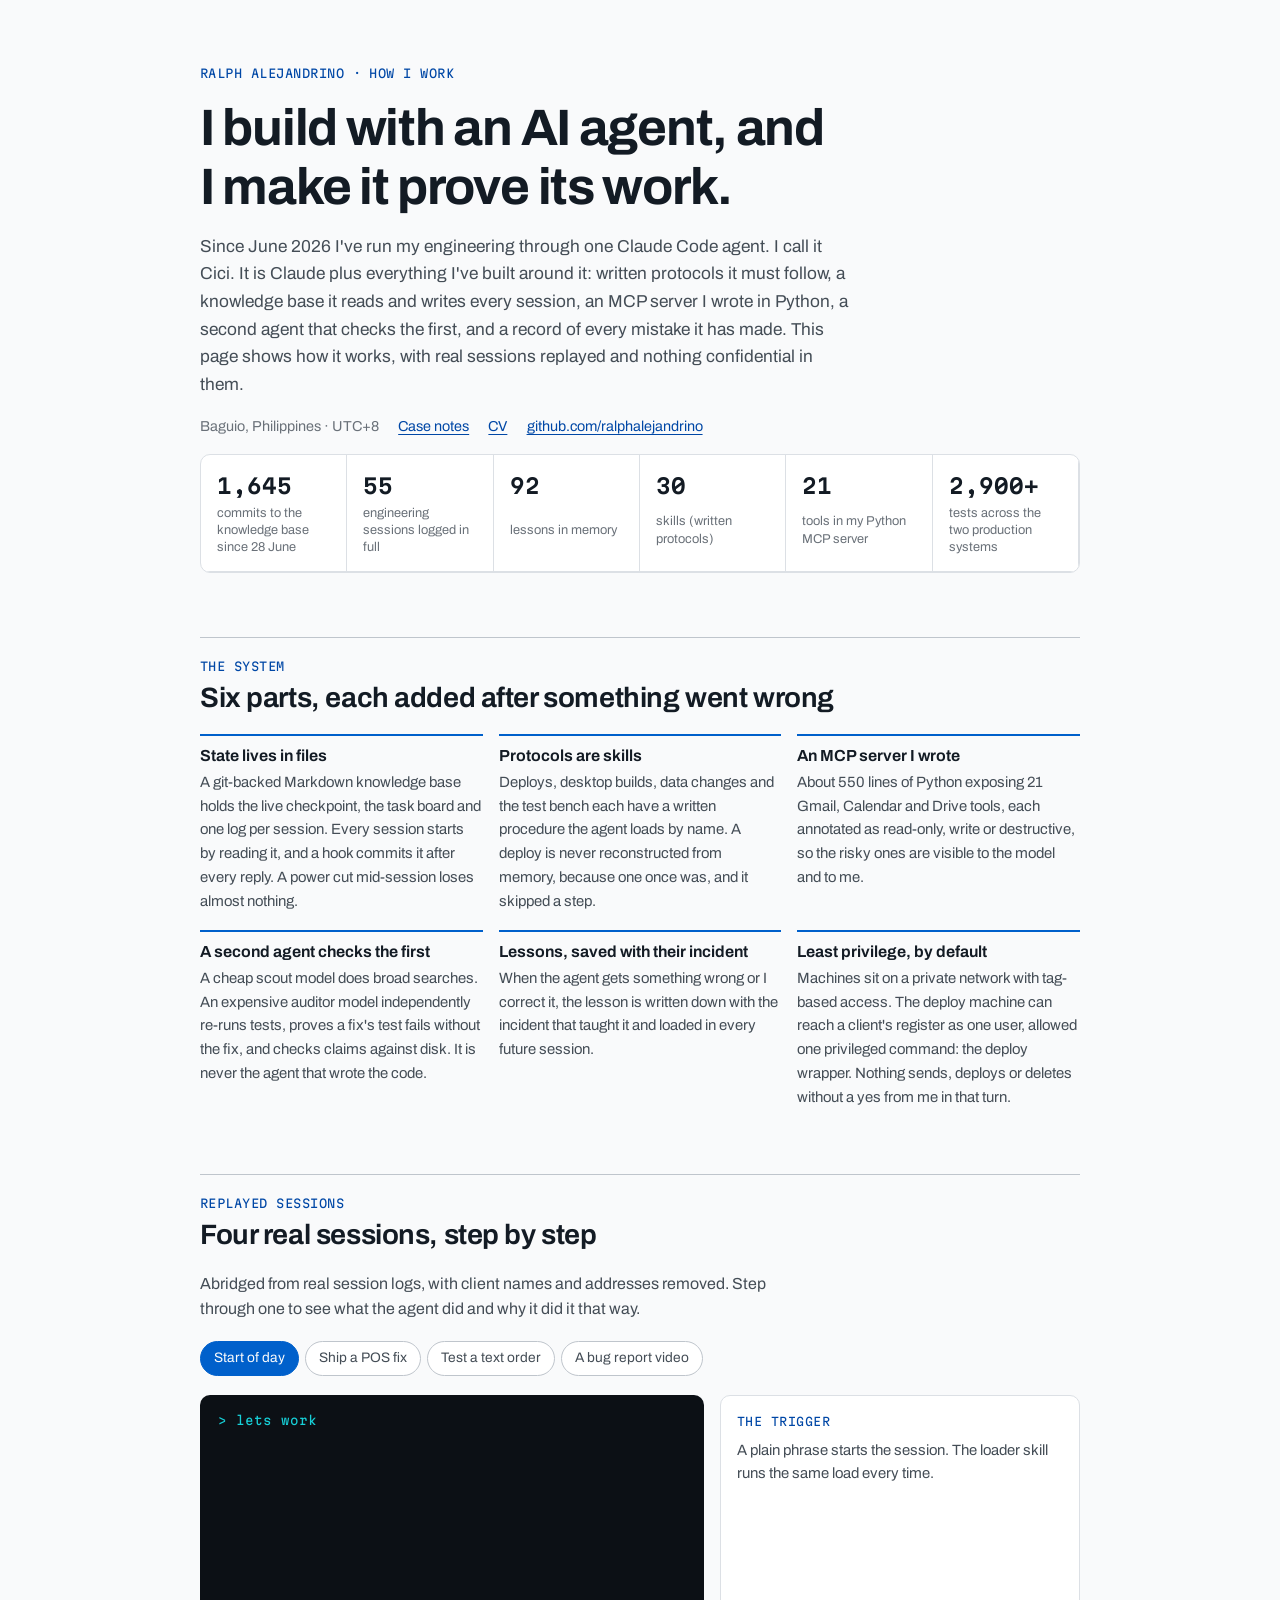
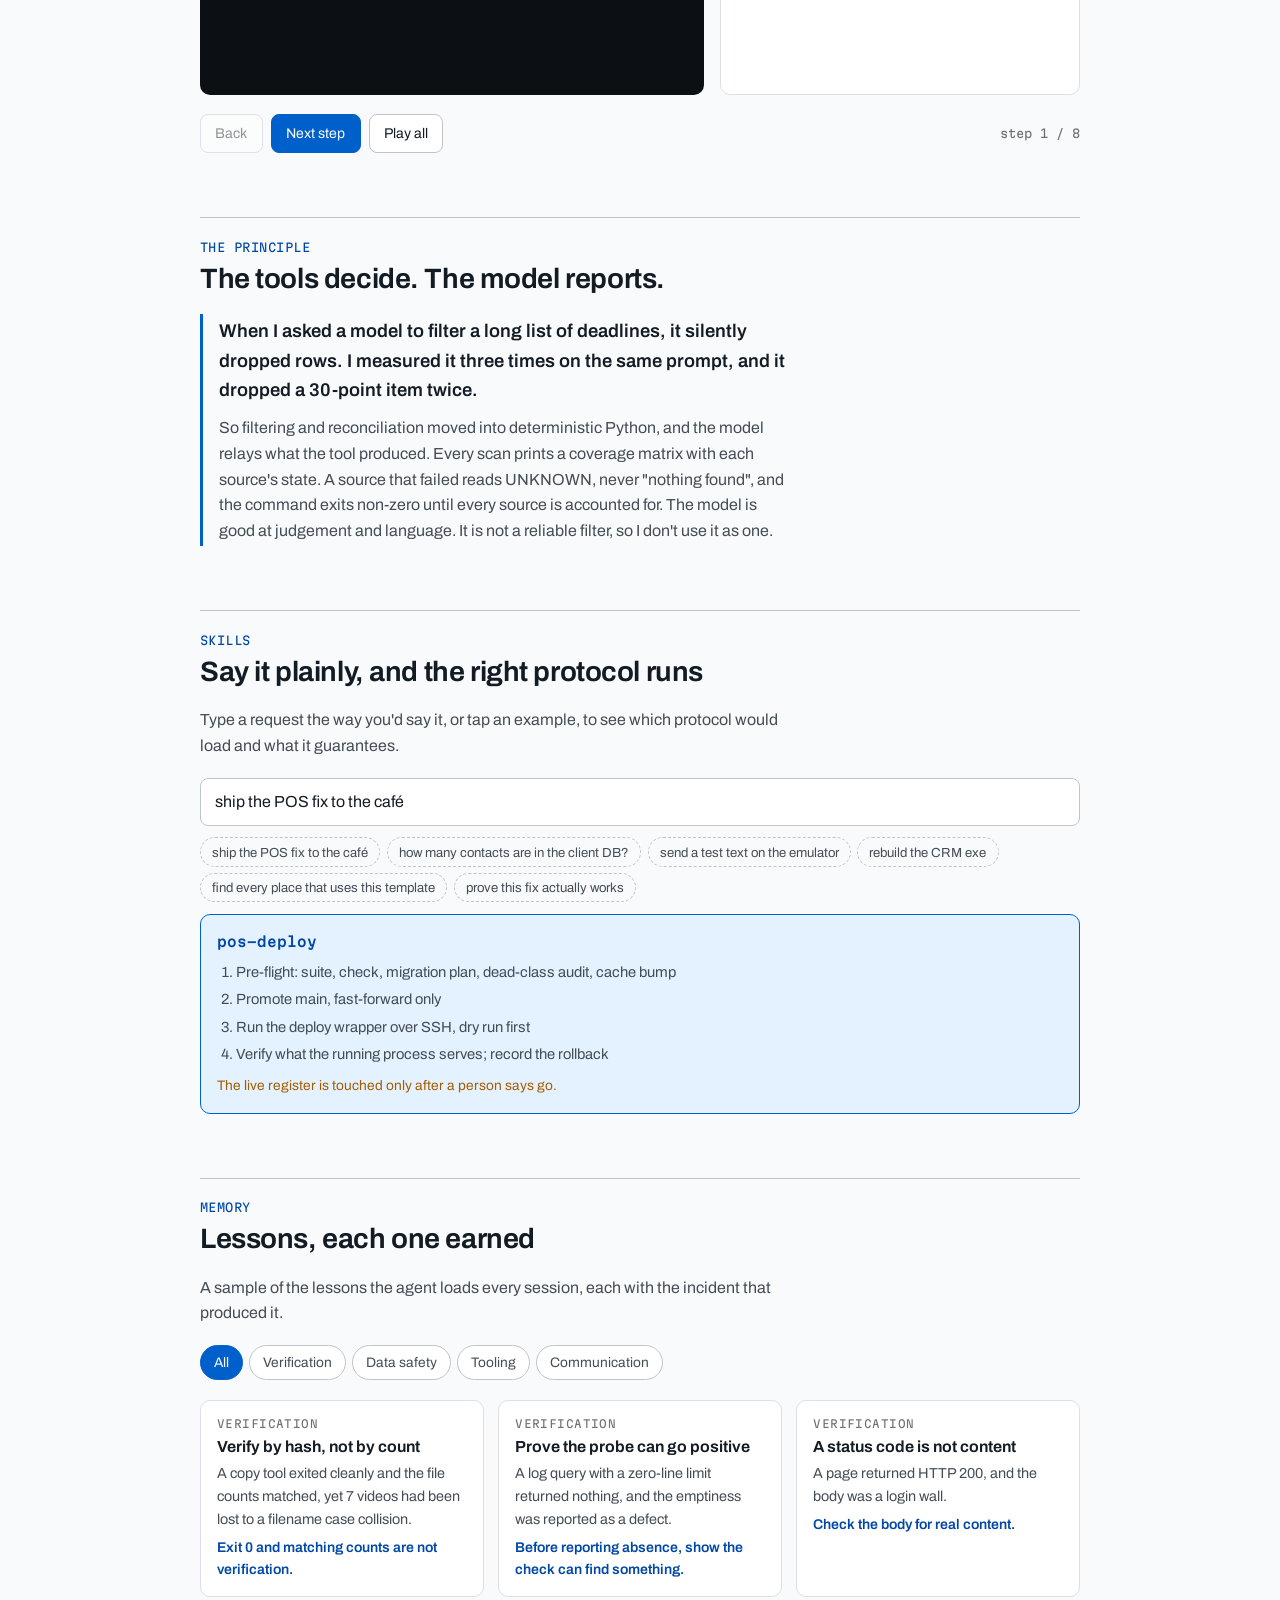
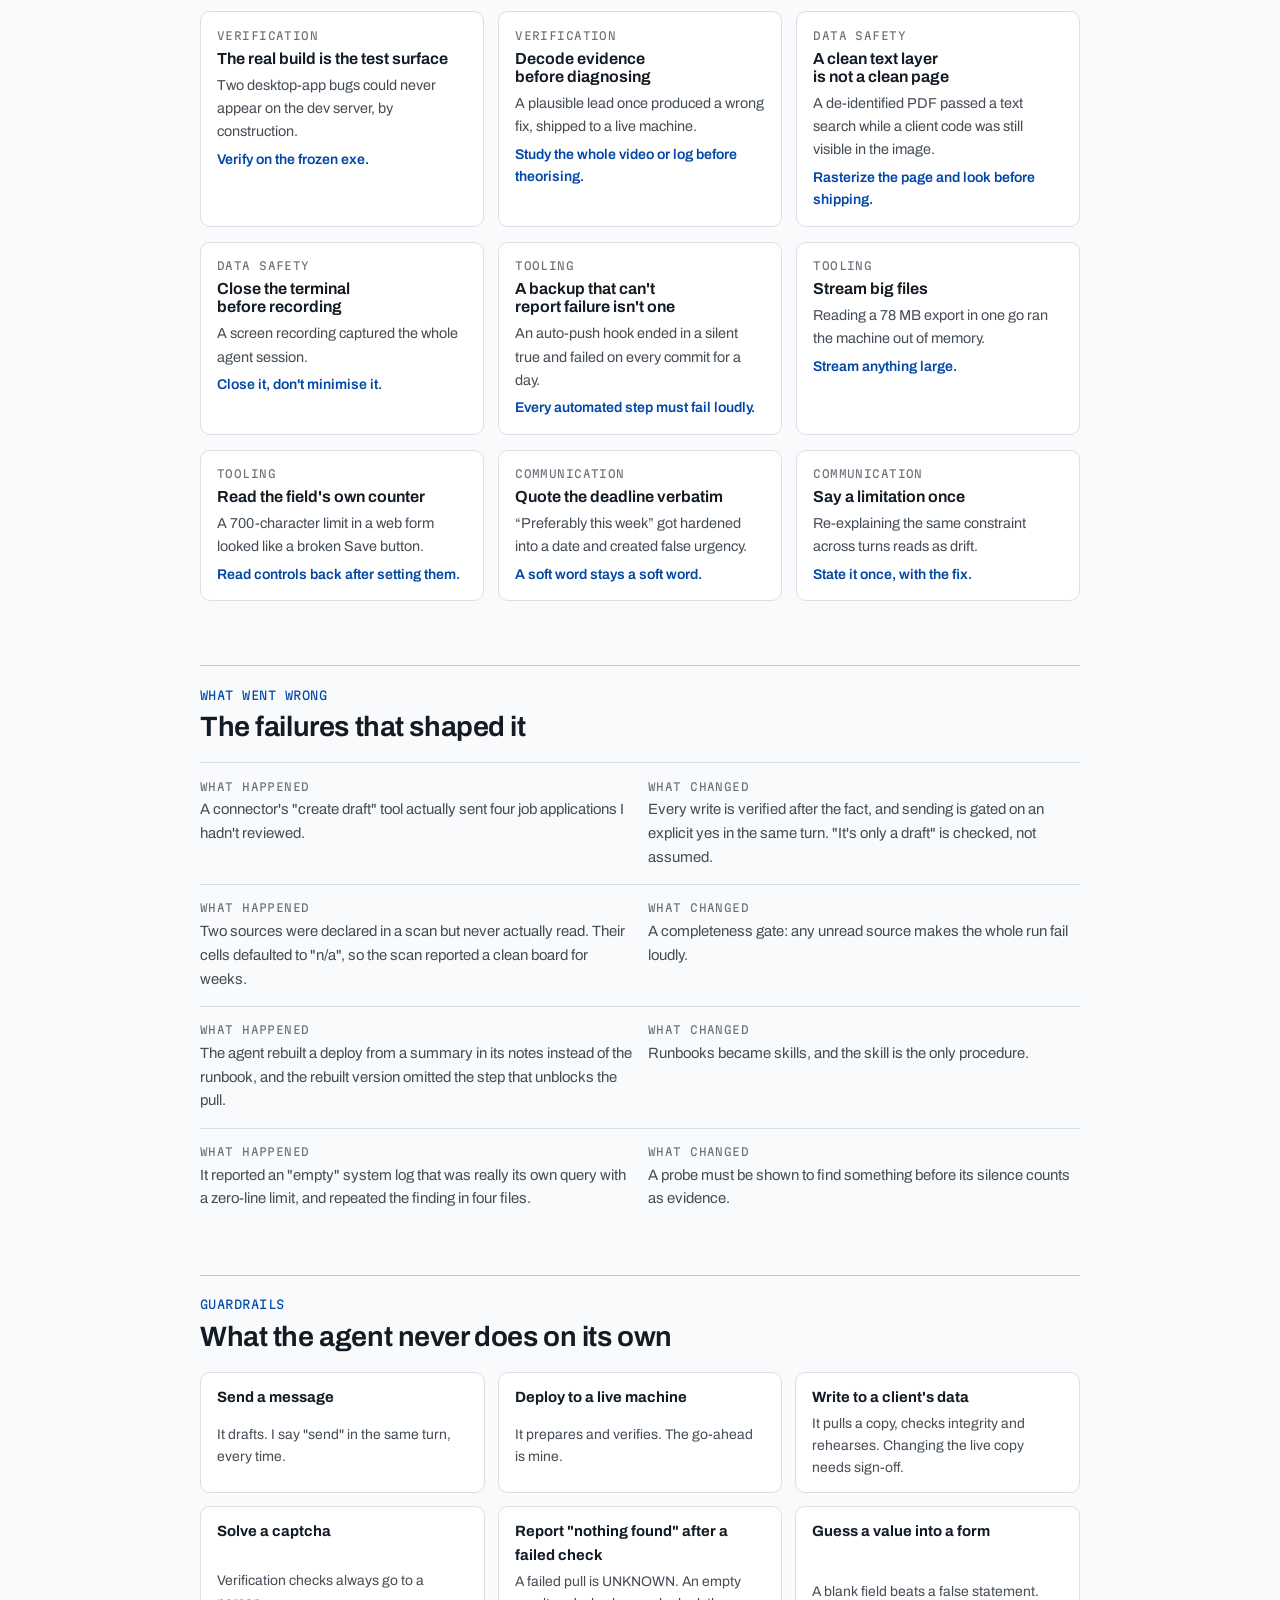
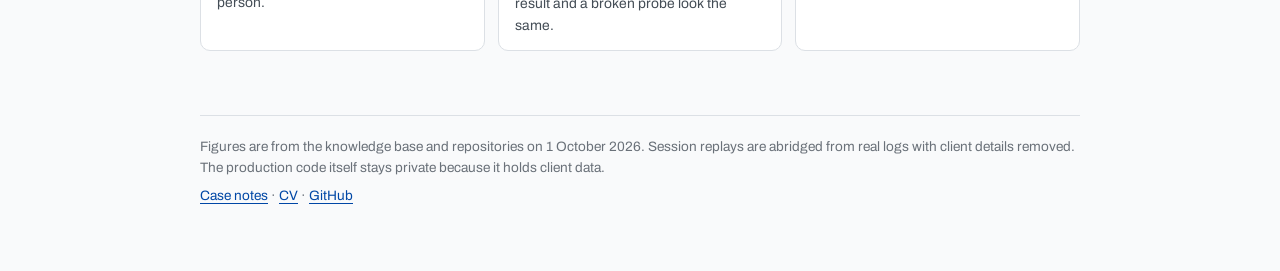
==== agents/index.html @ 25579124 "Add /agents/: how I work with a Claude Code agent A public, interactive write-up of the agent setup " ====
<!doctype html>
<html lang="en">
<head>
<meta charset="utf-8">
<meta name="viewport" content="width=device-width, initial-scale=1">
<title>Ralph Alejandrino · How I Work With AI Agents</title>
<meta name="description" content="The Claude Code agent I run my engineering work through: protocols as skills, state in files, a Python MCP server, independent verification, and the mistakes that shaped it.">
<meta name="color-scheme" content="light dark">
<meta property="og:title" content="Ralph Alejandrino · How I Work With AI Agents">
<meta property="og:description" content="The Claude Code agent I run my engineering work through, replayed step by step.">
<meta property="og:type" content="website">
<link rel="preconnect" href="https://fonts.googleapis.com">
<link rel="preconnect" href="https://fonts.gstatic.com" crossorigin>
<link href="https://fonts.googleapis.com/css2?family=Archivo:wght@400;500;600;700&family=Martian+Mono:wght@400;600&display=swap" rel="stylesheet">
<style>
  *, *::before, *::after { box-sizing: border-box; }
  html { -webkit-text-size-adjust: 100%; }
  body, h1, h2, h3, p, dl, dd, dt, ol, ul, figure, table { margin: 0; padding: 0; }
  ol, ul { list-style: none; }
  table { border-collapse: collapse; }
  /* Tokens copied from the site's own pages (index.html) so this page reads as part of it. */
  :root {
    --bg:          oklch(0.985 0.002 250);
    --surface:     oklch(1 0 0);
    --ink:         oklch(0.22 0.021 252);
    --body:        oklch(0.415 0.019 252);
    --muted:       oklch(0.545 0.016 252);
    --rule:        oklch(0.905 0.008 252);
    --rule-strong: oklch(0.82 0.012 252);
    --signal:      oklch(0.505 0.185 256);
    --signal-ink:  oklch(0.42 0.17 256);
    --signal-weak: oklch(0.955 0.028 256);
    --warn:        oklch(0.55 0.13 65);
    --term-bg:     oklch(0.17 0.012 255);
    --term-ink:    oklch(0.9 0.01 255);
    --term-dim:    oklch(0.66 0.015 255);
    --term-accent: oklch(0.78 0.13 200);
    --term-warn:   oklch(0.8 0.13 85);
    --f-sans: "Archivo", ui-sans-serif, system-ui, "Segoe UI", Roboto, sans-serif;
    --f-mono: "Martian Mono", ui-monospace, "Cascadia Mono", Menlo, Consolas, monospace;
    --gutter: clamp(1.15rem, 4vw, 2.5rem);
    --measure: 66ch;
    --ease: cubic-bezier(0.23, 1, 0.32, 1);
  }
  @media (prefers-color-scheme: dark) {
    :root:not([data-theme="light"]) {
      --bg:          oklch(0.188 0.017 255);
      --surface:     oklch(0.232 0.019 255);
      --ink:         oklch(0.955 0.006 255);
      --body:        oklch(0.805 0.012 255);
      --muted:       oklch(0.655 0.015 255);
      --rule:        oklch(0.318 0.019 255);
      --rule-strong: oklch(0.40 0.022 255);
      --signal:      oklch(0.755 0.145 255);
      --signal-ink:  oklch(0.80 0.14 255);
      --signal-weak: oklch(0.285 0.055 255);
      --warn:        oklch(0.8 0.12 75);
      --term-bg:     oklch(0.14 0.012 255);
    }
  }
  :root[data-theme="dark"] {
    --bg:          oklch(0.188 0.017 255);
    --surface:     oklch(0.232 0.019 255);
    --ink:         oklch(0.955 0.006 255);
    --body:        oklch(0.805 0.012 255);
    --muted:       oklch(0.655 0.015 255);
    --rule:        oklch(0.318 0.019 255);
    --rule-strong: oklch(0.40 0.022 255);
    --signal:      oklch(0.755 0.145 255);
    --signal-ink:  oklch(0.80 0.14 255);
    --signal-weak: oklch(0.285 0.055 255);
    --warn:        oklch(0.8 0.12 75);
    --term-bg:     oklch(0.14 0.012 255);
  }

  body { background: var(--bg); color: var(--body); font-family: var(--f-sans); font-size: 1rem; line-height: 1.6; }
  .shell { max-width: 60rem; margin: 0 auto; padding-inline: var(--gutter); padding-block: clamp(2rem, 6vw, 4rem) 4rem; display: grid; gap: clamp(2.5rem, 6vw, 4rem); }
  h1, h2, h3 { color: var(--ink); line-height: 1.15; text-wrap: balance; }
  h1 { font-size: clamp(2rem, 5.5vw, 3.2rem); font-weight: 700; letter-spacing: -0.025em; }
  h2 { font-size: clamp(1.35rem, 3vw, 1.75rem); font-weight: 650; letter-spacing: -0.015em; }
  h3 { font-size: 1rem; font-weight: 650; }
  a { color: var(--signal-ink); text-underline-offset: 3px; }
  code, .mono { font-family: var(--f-mono); font-size: 0.82em; }
  button { font: inherit; cursor: pointer; }
  :focus-visible { outline: 2px solid var(--signal); outline-offset: 2px; }

  .byline, .eyebrow { font-family: var(--f-mono); font-size: 0.74rem; letter-spacing: 0.04em; text-transform: uppercase; color: var(--signal-ink); }
  .masthead { display: grid; gap: 1rem; }
  .lede { max-width: var(--measure); font-size: 1.08rem; }
  .contact { display: flex; flex-wrap: wrap; gap: 0.4rem 1.2rem; font-size: 0.9rem; color: var(--muted); }
  .prose { max-width: var(--measure); display: grid; gap: 0.9rem; }
  section { display: grid; gap: 1.2rem; min-width: 0; }
  section > header { display: grid; gap: 0.4rem; border-top: 1px solid var(--rule-strong); padding-top: 1.2rem; }

  .stats { display: grid; grid-template-columns: repeat(auto-fit, minmax(140px, 1fr)); gap: 0; border: 1px solid var(--rule); border-radius: 10px; overflow: hidden; background: var(--surface); }
  .stat { padding: 0.9rem 1rem; border-right: 1px solid var(--rule); border-bottom: 1px solid var(--rule); display: grid; gap: 0.15rem; }
  .stat b { font-family: var(--f-mono); font-size: 1.3rem; font-weight: 600; color: var(--ink); font-variant-numeric: tabular-nums; }
  .stat span { font-size: 0.8rem; color: var(--muted); line-height: 1.35; }

  .parts { display: grid; grid-template-columns: repeat(auto-fit, minmax(260px, 1fr)); gap: 1rem; }
  .part { border-top: 2px solid var(--signal); padding-top: 0.7rem; display: grid; gap: 0.35rem; align-content: start; min-width: 0; }
  .part p { font-size: 0.93rem; }

  .seg { display: flex; flex-wrap: wrap; gap: 0.4rem; }
  .seg button { border: 1px solid var(--rule-strong); background: var(--surface); color: var(--body); padding: 0.35rem 0.8rem; border-radius: 999px; font-size: 0.86rem; }
  .seg button[aria-pressed="true"] { background: var(--signal); border-color: var(--signal); color: var(--bg); }

  .replay { display: grid; grid-template-columns: minmax(0, 1.4fr) minmax(0, 1fr); gap: 1rem; }
  .term { background: var(--term-bg); color: var(--term-ink); border-radius: 10px; font-family: var(--f-mono); font-size: 0.76rem; line-height: 1.6; padding: 1rem 1.1rem; min-height: 300px; max-height: 420px; overflow-y: auto; min-width: 0; }
  .term .line { white-space: pre-wrap; word-break: break-word; }
  .term .tool { color: var(--term-ink); }
  .term .you { color: var(--term-accent); }
  .term .out { color: var(--term-dim); }
  .term .flag { color: var(--term-warn); }
  .term .gap { height: 0.7rem; }
  .why { border: 1px solid var(--rule); border-radius: 10px; padding: 1rem; background: var(--surface); display: grid; gap: 0.5rem; align-content: start; min-width: 0; }
  .why .k { font-family: var(--f-mono); font-size: 0.72rem; text-transform: uppercase; letter-spacing: 0.04em; color: var(--signal-ink); }
  .why p { font-size: 0.93rem; }
  .controls { display: flex; flex-wrap: wrap; gap: 0.5rem; align-items: center; }
  .btn { border: 1px solid var(--rule-strong); background: var(--surface); color: var(--ink); padding: 0.45rem 0.9rem; border-radius: 8px; font-size: 0.88rem; }
  .btn.primary { background: var(--signal); border-color: var(--signal); color: var(--bg); }
  .btn:disabled { opacity: 0.45; cursor: default; }
  .progress { margin-left: auto; font-family: var(--f-mono); font-size: 0.74rem; color: var(--muted); }

  .try { display: grid; gap: 0.7rem; }
  .try input { width: 100%; font: inherit; padding: 0.65rem 0.9rem; border-radius: 8px; border: 1px solid var(--rule-strong); background: var(--surface); color: var(--ink); }
  .chips { display: flex; flex-wrap: wrap; gap: 0.4rem; }
  .chips button { border: 1px dashed var(--rule-strong); background: transparent; color: var(--body); padding: 0.2rem 0.7rem; border-radius: 999px; font-size: 0.82rem; }
  .match { border: 1px solid var(--signal); background: var(--signal-weak); border-radius: 10px; padding: 1rem; display: grid; gap: 0.5rem; }
  .match .name { font-family: var(--f-mono); font-size: 0.86rem; font-weight: 600; color: var(--signal-ink); }
  .match ol { list-style: decimal; padding-left: 1.2rem; display: grid; gap: 0.25rem; font-size: 0.92rem; }
  .match .guard { font-size: 0.86rem; color: var(--warn); }
  .nomatch { border: 1px dashed var(--rule-strong); border-radius: 10px; padding: 1rem; font-size: 0.92rem; color: var(--muted); }

  .principle { border-left: 3px solid var(--signal); padding: 0.2rem 0 0.2rem 1rem; max-width: var(--measure); display: grid; gap: 0.6rem; }
  .principle p.big { font-size: 1.15rem; color: var(--ink); font-weight: 600; }

  .lessons { display: grid; grid-template-columns: repeat(auto-fit, minmax(250px, 1fr)); gap: 0.9rem; }
  .lesson { border: 1px solid var(--rule); border-radius: 10px; padding: 0.9rem 1rem; background: var(--surface); display: grid; gap: 0.35rem; align-content: start; min-width: 0; }
  .lesson .cat { font-family: var(--f-mono); font-size: 0.68rem; text-transform: uppercase; letter-spacing: 0.04em; color: var(--muted); }
  .lesson p { font-size: 0.9rem; }
  .lesson .rule { font-size: 0.88rem; color: var(--signal-ink); font-weight: 600; }

  .wrong { display: grid; gap: 0.9rem; }
  .wrong li { display: grid; grid-template-columns: minmax(0, 1fr) minmax(0, 1fr); gap: 1rem; border-top: 1px solid var(--rule); padding-top: 0.9rem; }
  .wrong .lab { font-family: var(--f-mono); font-size: 0.68rem; text-transform: uppercase; letter-spacing: 0.04em; color: var(--muted); display: block; margin-bottom: 0.2rem; }
  .wrong p { font-size: 0.93rem; }

  .never { display: grid; grid-template-columns: repeat(auto-fit, minmax(230px, 1fr)); gap: 0.8rem; }
  .never div { border: 1px solid var(--rule); border-radius: 10px; padding: 0.8rem 1rem; background: var(--surface); display: grid; gap: 0.2rem; }
  .never b { color: var(--ink); font-size: 0.93rem; }
  .never span { font-size: 0.87rem; }

  footer { border-top: 1px solid var(--rule); padding-top: 1.2rem; font-size: 0.85rem; color: var(--muted); display: grid; gap: 0.4rem; }

  @media (max-width: 720px) {
    .replay, .wrong li { grid-template-columns: minmax(0, 1fr); }
  }
  @media (prefers-reduced-motion: reduce) { * { transition: none !important; } }
</style>
</head>
<body>
<div class="shell">

  <header class="masthead">
    <p class="byline">Ralph Alejandrino · How I work</p>
    <h1>I build with an AI agent, and I make it prove its work.</h1>
    <p class="lede">Since June 2026 I've run my engineering through one Claude Code agent. I call it Cici. It is Claude plus everything I've built around it: written protocols it must follow, a knowledge base it reads and writes every session, an MCP server I wrote in Python, a second agent that checks the first, and a record of every mistake it has made. This page shows how it works, with real sessions replayed and nothing confidential in them.</p>
    <p class="contact">
      <span>Baguio, Philippines · UTC+8</span>
      <a href="/">Case notes</a>
      <a href="/cv/">CV</a>
      <a href="https://github.com/ralphalejandrino">github.com/ralphalejandrino</a>
    </p>
    <div class="stats" id="stats"></div>
  </header>

  <section id="parts">
    <header><p class="eyebrow">The system</p><h2>Six parts, each added after something went wrong</h2></header>
    <div class="parts">
      <div class="part"><h3>State lives in files</h3><p>A git-backed Markdown knowledge base holds the live checkpoint, the task board and one log per session. Every session starts by reading it, and a hook commits it after every reply. A power cut mid-session loses almost nothing.</p></div>
      <div class="part"><h3>Protocols are skills</h3><p>Deploys, desktop builds, data changes and the test bench each have a written procedure the agent loads by name. A deploy is never reconstructed from memory, because one once was, and it skipped a step.</p></div>
      <div class="part"><h3>An MCP server I wrote</h3><p>About 550 lines of Python exposing 21 Gmail, Calendar and Drive tools, each annotated as read-only, write or destructive, so the risky ones are visible to the model and to me.</p></div>
      <div class="part"><h3>A second agent checks the first</h3><p>A cheap scout model does broad searches. An expensive auditor model independently re-runs tests, proves a fix's test fails without the fix, and checks claims against disk. It is never the agent that wrote the code.</p></div>
      <div class="part"><h3>Lessons, saved with their incident</h3><p>When the agent gets something wrong or I correct it, the lesson is written down with the incident that taught it and loaded in every future session.</p></div>
      <div class="part"><h3>Least privilege, by default</h3><p>Machines sit on a private network with tag-based access. The deploy machine can reach a client's register as one user, allowed one privileged command: the deploy wrapper. Nothing sends, deploys or deletes without a yes from me in that turn.</p></div>
    </div>
  </section>

  <section id="replay">
    <header><p class="eyebrow">Replayed sessions</p><h2>Four real sessions, step by step</h2></header>
    <p class="prose">Abridged from real session logs, with client names and addresses removed. Step through one to see what the agent did and why it did it that way.</p>
    <div class="seg" id="scenarioTabs" role="group" aria-label="Choose a session"></div>
    <div class="replay">
      <div class="term" id="term" aria-live="polite"></div>
      <div class="why" id="why"></div>
    </div>
    <div class="controls">
      <button class="btn" id="prevBtn" type="button">Back</button>
      <button class="btn primary" id="nextBtn" type="button">Next step</button>
      <button class="btn" id="playBtn" type="button">Play all</button>
      <span class="progress" id="progress"></span>
    </div>
  </section>

  <section id="principle">
    <header><p class="eyebrow">The principle</p><h2>The tools decide. The model reports.</h2></header>
    <div class="principle">
      <p class="big">When I asked a model to filter a long list of deadlines, it silently dropped rows. I measured it three times on the same prompt, and it dropped a 30-point item twice.</p>
      <p>So filtering and reconciliation moved into deterministic Python, and the model relays what the tool produced. Every scan prints a coverage matrix with each source's state. A source that failed reads UNKNOWN, never "nothing found", and the command exits non-zero until every source is accounted for. The model is good at judgement and language. It is not a reliable filter, so I don't use it as one.</p>
    </div>
  </section>

  <section id="try">
    <header><p class="eyebrow">Skills</p><h2>Say it plainly, and the right protocol runs</h2></header>
    <p class="prose">Type a request the way you'd say it, or tap an example, to see which protocol would load and what it guarantees.</p>
    <div class="try">
      <input id="phrase" type="text" aria-label="A request for the agent" placeholder="e.g. ship the POS fix to the café" autocomplete="off">
      <div class="chips" id="chips"></div>
      <div id="matchOut"></div>
    </div>
  </section>

  <section id="lessons">
    <header><p class="eyebrow">Memory</p><h2>Lessons, each one earned</h2></header>
    <p class="prose">A sample of the lessons the agent loads every session, each with the incident that produced it.</p>
    <div class="seg" id="lessonTabs" role="group" aria-label="Filter lessons"></div>
    <div class="lessons" id="lessonGrid"></div>
  </section>

  <section id="wrong">
    <header><p class="eyebrow">What went wrong</p><h2>The failures that shaped it</h2></header>
    <ol class="wrong">
      <li><div><span class="lab">What happened</span><p>A connector's "create draft" tool actually sent four job applications I hadn't reviewed.</p></div><div><span class="lab">What changed</span><p>Every write is verified after the fact, and sending is gated on an explicit yes in the same turn. "It's only a draft" is checked, not assumed.</p></div></li>
      <li><div><span class="lab">What happened</span><p>Two sources were declared in a scan but never actually read. Their cells defaulted to "n/a", so the scan reported a clean board for weeks.</p></div><div><span class="lab">What changed</span><p>A completeness gate: any unread source makes the whole run fail loudly.</p></div></li>
      <li><div><span class="lab">What happened</span><p>The agent rebuilt a deploy from a summary in its notes instead of the runbook, and the rebuilt version omitted the step that unblocks the pull.</p></div><div><span class="lab">What changed</span><p>Runbooks became skills, and the skill is the only procedure.</p></div></li>
      <li><div><span class="lab">What happened</span><p>It reported an "empty" system log that was really its own query with a zero-line limit, and repeated the finding in four files.</p></div><div><span class="lab">What changed</span><p>A probe must be shown to find something before its silence counts as evidence.</p></div></li>
    </ol>
  </section>

  <section id="never">
    <header><p class="eyebrow">Guardrails</p><h2>What the agent never does on its own</h2></header>
    <div class="never">
      <div><b>Send a message</b><span>It drafts. I say "send" in the same turn, every time.</span></div>
      <div><b>Deploy to a live machine</b><span>It prepares and verifies. The go-ahead is mine.</span></div>
      <div><b>Write to a client's data</b><span>It pulls a copy, checks integrity and rehearses. Changing the live copy needs sign-off.</span></div>
      <div><b>Solve a captcha</b><span>Verification checks always go to a person.</span></div>
      <div><b>Report "nothing found" after a failed check</b><span>A failed pull is UNKNOWN. An empty result and a broken probe look the same.</span></div>
      <div><b>Guess a value into a form</b><span>A blank field beats a false statement.</span></div>
    </div>
  </section>

  <footer>
    <p>Figures are from the knowledge base and repositories on 1 October 2026. Session replays are abridged from real logs with client details removed. The production code itself stays private because it holds client data.</p>
    <p><a href="/">Case notes</a> · <a href="/cv/">CV</a> · <a href="https://github.com/ralphalejandrino">GitHub</a></p>
  </footer>
</div>

<script>
(function () {
  "use strict";
  function esc(s) { return String(s).replace(/[&<>"]/g, function (c) { return { "&": "&amp;", "<": "&lt;", ">": "&gt;", '"': "&quot;" }[c]; }); }
  function $(id) { return document.getElementById(id); }

  var STATS = [
    ["1,645", "commits to the knowledge base since 28 June"],
    ["55", "engineering sessions logged in full"],
    ["92", "lessons in memory"],
    ["30", "skills (written protocols)"],
    ["21", "tools in my Python MCP server"],
    ["2,900+", "tests across the two production systems"]
  ];
  $("stats").innerHTML = STATS.map(function (s) { return '<div class="stat"><b>' + esc(s[0]) + '</b><span>' + esc(s[1]) + '</span></div>'; }).join("");

  var SCENARIOS = [
    { label: "Start of day", steps: [
      { l: [["you", "> lets work"]], k: "The trigger", w: "A plain phrase starts the session. The loader skill runs the same load every time." },
      { l: [["tool", "Read STATE.md  → ## NOW (the live checkpoint)"], ["tool", "Read the task board and the latest session log"]], k: "State lives in files", w: "The agent starts from the checkpoint the last session wrote, not from memory of an old chat." },
      { l: [["tool", "gmail_search_threads  newer_than:2d"], ["out", "23 threads → 1 actionable · 22 others (19 unread)"]], k: "Count what you skip", w: "The digest shows only what needs action, but always prints how many it filtered out. A missing count would look exactly like an empty inbox." },
      { l: [["tool", "gmail_get_message  raw=true"], ["out", "text part: “view the HTML version for details” → reading the HTML part…"]], k: "Read it before you report it", w: "One reply's plain-text part was a stub. The agent pulled the raw message and read the HTML instead of guessing from a snippet." },
      { l: [["tool", "search: confirmation mail for last night's submission"], ["flag", "0 results in 24 h → marked UNCONFIRMED"], ["tool", "check the browser tab"], ["flag", "relay did not answer → “could not check”, not “fine”"]], k: "Absence is evidence too", w: "An expected confirmation never arrived. The agent flagged it instead of assuming the task was done, and said plainly that its second check couldn't run." },
      { l: [["tool", "calendar_list_events  today → +14 days"], ["out", "67 events · flags what needs preparing tonight"]], k: "Find the collisions", w: "A deadline landing on an already full day is the most useful thing a morning load can surface." },
      { l: [["tool", "Edit STATE.md  → new ## NOW (tagged, timestamped)"], ["out", "hook: committed + pushed"]], k: "Checkpoint before reporting", w: "Everything is written down before the brief. A finding that lives only in a chat message is lost when the session ends." },
      { l: [["you", "SWEEP → EMAILS → TODAY → NOTICES → CLARIFICATIONS → FOCUS"], ["out", "E1 · T1 T2 · N1 N2 · C1 C2"]], k: "The brief", w: "It opens with every source and whether it passed. Every item gets an ID, so I can reply “do T1”." }
    ]},
    { label: "Ship a POS fix", steps: [
      { l: [["you", "> deploy the POS"]], k: "The runbook is the skill", w: "The deploy skill loads. The procedure is never rebuilt from notes." },
      { l: [["tool", "pre-flight: test suite · django check · migration plan"], ["tool", "dead-CSS-class audit · service-worker cache bump"], ["out", "all green · frontend-only · no migrations"]], k: "Pre-flight", w: "The frontend has no CSS build step, so a missing class silently does nothing. Tests can't catch that, so an audit does." },
      { l: [["tool", "git push origin pos:main   (fast-forward only)"]], k: "Promote", w: "The register only pulls main, and main only fast-forwards." },
      { l: [["flag", "Ready: 3 commits, frontend-only, no migrations. Go?"], ["you", "> go"]], k: "A person says go", w: "The agent can run the whole deploy, but a live register is never touched without a yes in that turn." },
      { l: [["tool", "ssh deploy@register  sudo -n deploy-wrapper --dry-run"], ["tool", "ssh deploy@register  sudo -n deploy-wrapper"], ["out", "open shift? no · DB snapshot OK · pull ff · kiosk relaunched"]], k: "One command, tightly scoped", w: "The deploy machine may run exactly one privileged command on the register. The wrapper refuses to run during an open cashier shift and snapshots the database first." },
      { l: [["tool", "verify: served service-worker version · module endpoints · bytecode age"], ["out", "401 on an auth-gated route = PASS (the import works)"]], k: "Verify the artifact", w: "A version string can match while old code is still loaded. The agent checks what the running process actually serves." },
      { l: [["out", "rollback: snapshot path recorded in the log"]], k: "Always a way back", w: "Every deploy records exactly how to undo it." }
    ]},
    { label: "Test a text order", steps: [
      { l: [["you", "> start the bench"]], k: "The bench", w: "An Android emulator running my capture app, a TLS proxy, and the real CRM desktop build on demo data." },
      { l: [["tool", "is it already up?  → no"], ["tool", "boot emulator · reinstall the CA · start the exe"]], k: "Check before rebuilding", w: "Half the rig doesn't survive a reboot. The skill says which half and how to bring it back." },
      { l: [["tool", "adb emu sms send <demo customer> “Paorder po ng dalawang 11kgs refill”"]], k: "A real-shaped order", w: "The test text reads the way real customers write: Taglish, shorthand, a size and a type." },
      { l: [["out", "capture app: captured → durable outbox → POST to CRM"]], k: "Queued until it lands", w: "The old forwarder lost every order during a 2.5-day outage. The app keeps each message until the CRM confirms it." },
      { l: [["tool", "grep -c “<customer name>”  /orders/drafts/  → 1"], ["tool", "grep -c “<a name never sent>”  → 0"]], k: "Negative control", w: "The check counts content, not the status code, and proves itself by showing that a string never sent returns 0." },
      { l: [["flag", "first hour of the rig: an http:// URL retried forever"]], k: "What unit tests could not see", w: "Android blocks cleartext traffic, and the app classified that as “retry” instead of “refused”, so it never stopped. Only the running rig showed it." }
    ]},
    { label: "A bug report video", steps: [
      { l: [["you", "> the manager sent a video: the register crashed during a GCash payment"]], k: "Evidence first", w: "Before any theory, the agent studies the actual evidence." },
      { l: [["tool", "extract frames from the 13 s video (ffmpeg)"], ["out", "the failure happens twice in 13 s: it's reproducible"]], k: "Decode it end to end", w: "A plausible theory once led to a wrong fix on a live machine. Evidence gets decoded completely before diagnosing." },
      { l: [["out", "the cart survives both times"], ["flag", "a crash would wipe the cart → NOT a crash; the screen was displaced"]], k: "Reframe", w: "A reload would have cleared the in-memory cart. It survived, so the app kept running and the payment dialog was pushed off-screen." },
      { l: [["tool", "test the leading theory at 3 kiosk viewports (headless Chromium)"], ["flag", "theory DISPROVEN → reported as such"]], k: "Admit the dead end", w: "The first theory failed, and the agent said so instead of shipping a fix for it." },
      { l: [["tool", "audit every dialog"], ["out", "15 of 21 could vanish on a stray tap → made opt-in"], ["out", "zoom locked · field travel 169–219 px → 0 · 20 s escape"]], k: "Fix the class", w: "Each defence answers a confirmed defect, so this kind of bug stops recurring one dialog at a time." },
      { l: [["tool", "standing test over every dialog"], ["out", "revert each defence → the test fails loudly"]], k: "A test that can fail", w: "Each defence was removed on purpose to show the test catches it." },
      { l: [["out", "deployed with a go · re-verified on the register"], ["flag", "don't tell the client “the crash is fixed”: the trigger was never reproduced"]], k: "Say exactly what's true", w: "It was class hardening, not a confirmed fix, and the message to the client said so." }
    ]}
  ];
  var cur = 0, pos = 0, timer = null;
  $("scenarioTabs").innerHTML = SCENARIOS.map(function (s, i) { return '<button type="button" aria-pressed="' + (i === 0) + '" data-i="' + i + '">' + esc(s.label) + '</button>'; }).join("");
  function render() {
    var sc = SCENARIOS[cur], html = [];
    for (var i = 0; i <= pos; i++) {
      if (i > 0) html.push('<div class="gap"></div>');
      sc.steps[i].l.forEach(function (ln) { html.push('<div class="line ' + ln[0] + '">' + esc(ln[1]) + '</div>'); });
    }
    var t = $("term"); t.innerHTML = html.join(""); t.scrollTop = t.scrollHeight;
    var st = sc.steps[pos];
    $("why").innerHTML = '<div class="k">' + esc(st.k) + '</div><p>' + esc(st.w) + '</p>';
    $("progress").textContent = "step " + (pos + 1) + " / " + sc.steps.length;
    $("prevBtn").disabled = pos === 0;
    $("nextBtn").disabled = pos === sc.steps.length - 1;
  }
  function stop() { if (timer) { clearInterval(timer); timer = null; $("playBtn").textContent = "Play all"; } }
  $("scenarioTabs").addEventListener("click", function (e) {
    var b = e.target.closest("button"); if (!b) return;
    stop(); cur = +b.dataset.i; pos = 0;
    Array.prototype.forEach.call(this.children, function (c) { c.setAttribute("aria-pressed", String(c === b)); });
    render();
  });
  $("nextBtn").addEventListener("click", function () { stop(); if (pos < SCENARIOS[cur].steps.length - 1) { pos++; render(); } });
  $("prevBtn").addEventListener("click", function () { stop(); if (pos > 0) { pos--; render(); } });
  $("playBtn").addEventListener("click", function () {
    if (timer) { stop(); return; }
    if (pos === SCENARIOS[cur].steps.length - 1) pos = 0;
    render(); this.textContent = "Pause";
    timer = setInterval(function () { if (pos < SCENARIOS[cur].steps.length - 1) { pos++; render(); } else { stop(); } }, 2600);
  });
  render();

  var SKILLS = [
    { name: "session loader", words: "lets work load context catch start session morning checkpoint wrap log done", steps: ["Read the live checkpoint, the board and the latest log", "Read mail and the next 14 days of calendar", "Write the checkpoint, then brief in six numbered sections"], guard: "Reads are automatic. Sending mail needs a yes." },
    { name: "pos-deploy", words: "deploy pos ship register cafe café promote push release fix", steps: ["Pre-flight: suite, check, migration plan, dead-class audit, cache bump", "Promote main, fast-forward only", "Run the deploy wrapper over SSH, dry run first", "Verify what the running process serves; record the rollback"], guard: "The live register is touched only after a person says go." },
    { name: "exe-rebuild", words: "rebuild crm exe build desktop app frozen binary stale new", steps: ["Pre-flight on Linux: suite, check, migrations", "Sync to the Windows build tree and verify by hash", "Build, then verify on the frozen exe itself"], guard: "Shipping to a client machine always asks first." },
    { name: "db-safety", words: "database db data migration customers contacts count reclassify integrity client records", steps: ["Pull a copy; never inspect the live file in place", "Run integrity and foreign-key checks before and after", "Rehearse the change on the copy with a negative control"], guard: "No write to a client's live data without sign-off." },
    { name: "test-bench", words: "bench emulator test text sms call phone android capture demo reseed", steps: ["Check what's already up", "Boot the emulator, CA, proxy and exe", "Send a text or a call and verify by content with a negative control"], guard: "Demo data only." },
    { name: "scout (subagent)", words: "find where search grep list every place which files enumerate", steps: ["A cheaper model sweeps many files", "It returns the short answer with evidence", "Anything load-bearing gets checked directly"], guard: "Only for closed questions whose answer is cheap to verify." },
    { name: "auditor (subagent)", words: "verify audit check independently review prove actually works red negative control second opinion", steps: ["A fresh agent re-runs the suite", "It proves the fix's test goes red without the fix", "It checks the claims against disk"], guard: "The auditor is never the agent that wrote the code." },
    { name: "email-draft", words: "email reply write client draft message follow recruiter", steps: ["Ask first: draft, send, or schedule", "Compose in the house style", "Verify the draft exists and wasn't sent"], guard: "Nothing is sent without a yes in that turn." }
  ];
  var EXAMPLES = ["ship the POS fix to the café", "how many contacts are in the client DB?", "send a test text on the emulator", "rebuild the CRM exe", "find every place that uses this template", "prove this fix actually works"];
  var STOP = " this the to on in of is it my me for and that what are how many up now do can you please ";
  $("chips").innerHTML = EXAMPLES.map(function (x) { return '<button type="button">' + esc(x) + '</button>'; }).join("");
  function tokens(s) { return s.toLowerCase().replace(/[^a-z0-9é ]+/g, " ").split(/\s+/).filter(function (w) { return w.length > 1 && STOP.indexOf(" " + w + " ") === -1; }); }
  function matchPhrase(q) {
    var qt = tokens(q); if (!qt.length) return null;
    var best = null, bestScore = 0;
    SKILLS.forEach(function (s) {
      var sw = s.words.split(" "), score = 0;
      qt.forEach(function (w) { if (sw.indexOf(w) !== -1) score += 2; else if (sw.some(function (x) { return x.length > 3 && (x.indexOf(w) === 0 || w.indexOf(x) === 0); })) score += 1; });
      if (score > bestScore) { bestScore = score; best = s; }
    });
    return bestScore >= 2 ? best : null;
  }
  function renderMatch() {
    var q = $("phrase").value.trim(), out = $("matchOut");
    if (!q) { out.innerHTML = '<div class="nomatch">Type a request above, or tap an example.</div>'; return; }
    var m = matchPhrase(q);
    if (!m) { out.innerHTML = '<div class="nomatch">No protocol matches that. The agent would handle it directly and ask if anything is ambiguous.</div>'; return; }
    out.innerHTML = '<div class="match"><div class="name">' + esc(m.name) + '</div><ol>' + m.steps.map(function (s) { return '<li>' + esc(s) + '</li>'; }).join("") + '</ol><div class="guard">' + esc(m.guard) + '</div></div>';
  }
  $("phrase").addEventListener("input", renderMatch);
  $("chips").addEventListener("click", function (e) { var b = e.target.closest("button"); if (!b) return; $("phrase").value = b.textContent; renderMatch(); });
  $("phrase").value = EXAMPLES[0]; renderMatch();

  var LESSONS = [
    ["Verification", "Verify by hash, not by count", "A copy tool exited cleanly and the file counts matched, yet 7 videos had been lost to a filename case collision.", "Exit 0 and matching counts are not verification."],
    ["Verification", "Prove the probe can go positive", "A log query with a zero-line limit returned nothing, and the emptiness was reported as a defect.", "Before reporting absence, show the check can find something."],
    ["Verification", "A status code is not content", "A page returned HTTP 200, and the body was a login wall.", "Check the body for real content."],
    ["Verification", "The real build is the test surface", "Two desktop-app bugs could never appear on the dev server, by construction.", "Verify on the frozen exe."],
    ["Verification", "Decode evidence before diagnosing", "A plausible lead once produced a wrong fix, shipped to a live machine.", "Study the whole video or log before theorising."],
    ["Data safety", "A clean text layer is not a clean page", "A de-identified PDF passed a text search while a client code was still visible in the image.", "Rasterize the page and look before shipping."],
    ["Data safety", "Close the terminal before recording", "A screen recording captured the whole agent session.", "Close it, don't minimise it."],
    ["Tooling", "A backup that can't report failure isn't one", "An auto-push hook ended in a silent true and failed on every commit for a day.", "Every automated step must fail loudly."],
    ["Tooling", "Stream big files", "Reading a 78 MB export in one go ran the machine out of memory.", "Stream anything large."],
    ["Tooling", "Read the field's own counter", "A 700-character limit in a web form looked like a broken Save button.", "Read controls back after setting them."],
    ["Communication", "Quote the deadline verbatim", "“Preferably this week” got hardened into a date and created false urgency.", "A soft word stays a soft word."],
    ["Communication", "Say a limitation once", "Re-explaining the same constraint across turns reads as drift.", "State it once, with the fix."]
  ];
  var CATS = ["All", "Verification", "Data safety", "Tooling", "Communication"];
  $("lessonTabs").innerHTML = CATS.map(function (c, i) { return '<button type="button" aria-pressed="' + (i === 0) + '">' + esc(c) + '</button>'; }).join("");
  function renderLessons(cat) {
    $("lessonGrid").innerHTML = LESSONS.filter(function (l) { return cat === "All" || l[0] === cat; }).map(function (l) {
      return '<article class="lesson"><div class="cat">' + esc(l[0]) + '</div><h3>' + esc(l[1]) + '</h3><p>' + esc(l[2]) + '</p><div class="rule">' + esc(l[3]) + '</div></article>';
    }).join("");
  }
  $("lessonTabs").addEventListener("click", function (e) {
    var b = e.target.closest("button"); if (!b) return;
    Array.prototype.forEach.call(this.children, function (c) { c.setAttribute("aria-pressed", String(c === b)); });
    renderLessons(b.textContent);
  });
  renderLessons("All");
})();
</script>
</body>
</html>
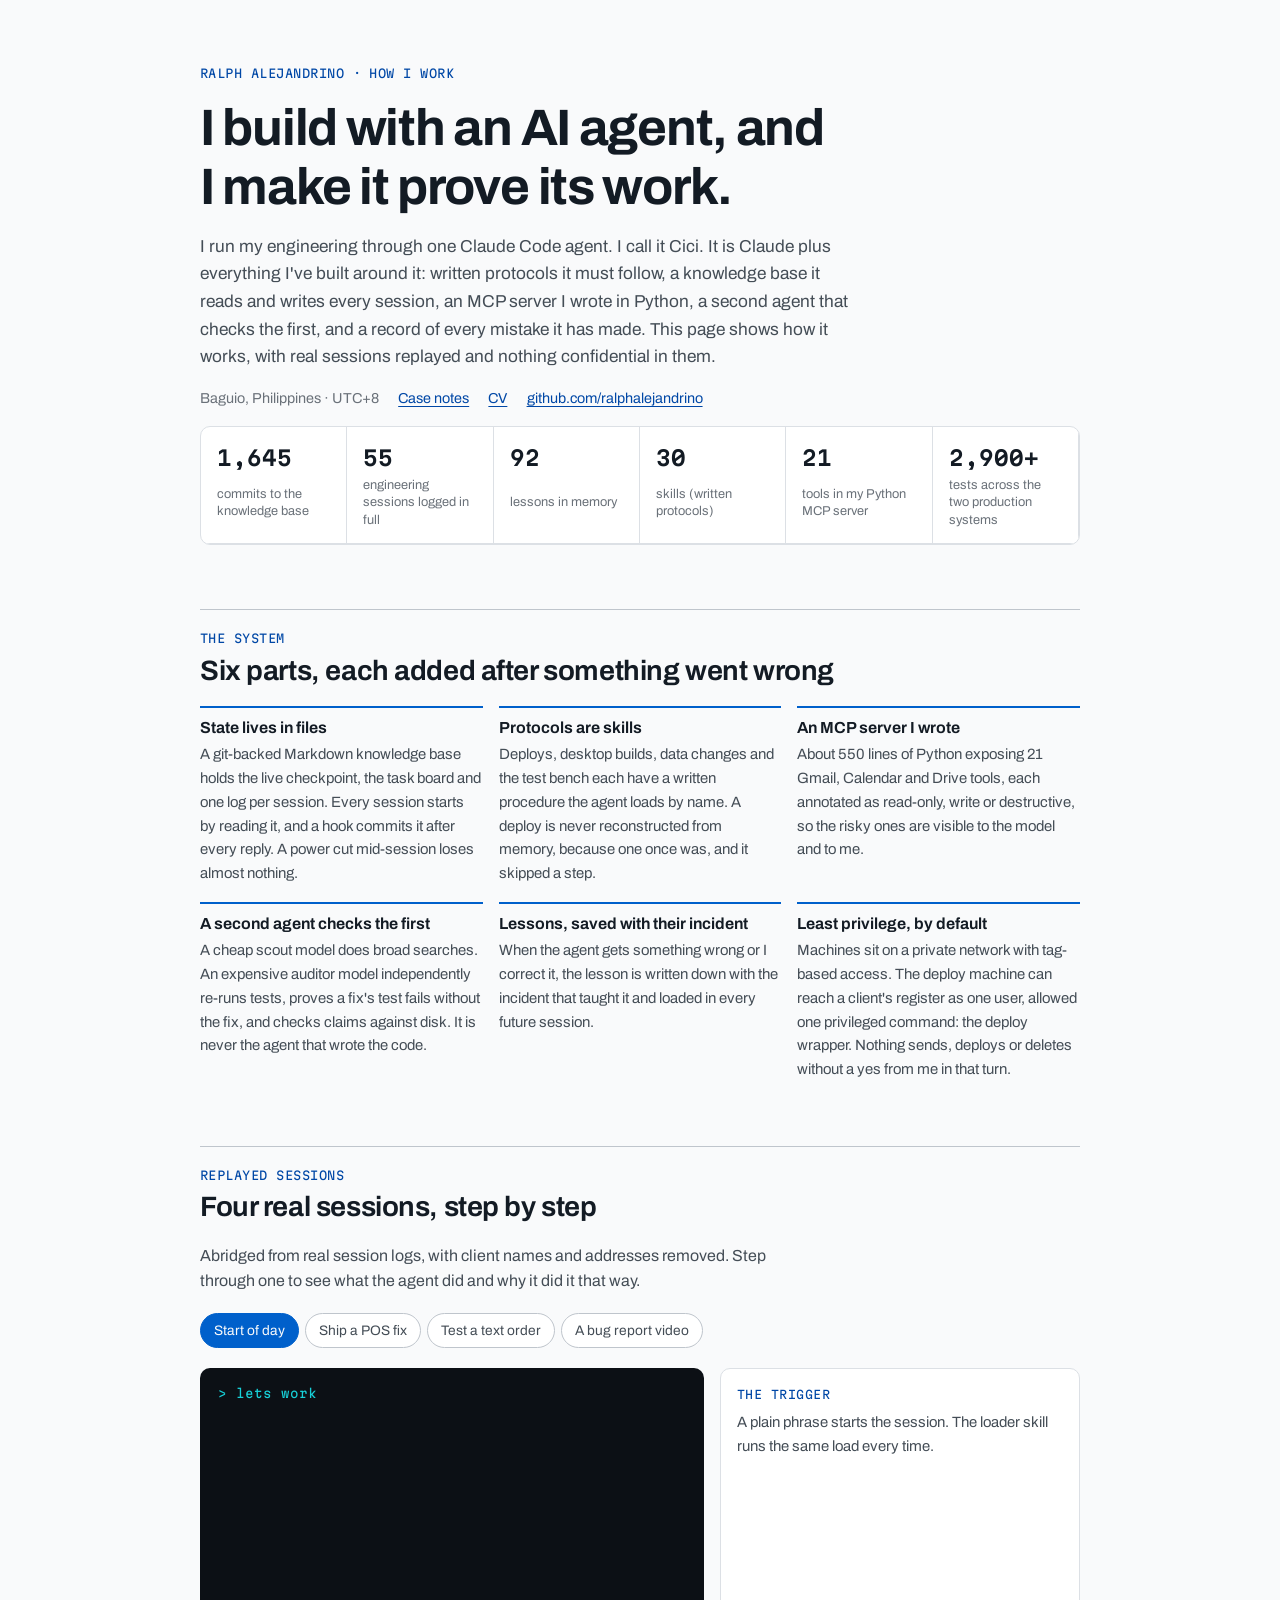
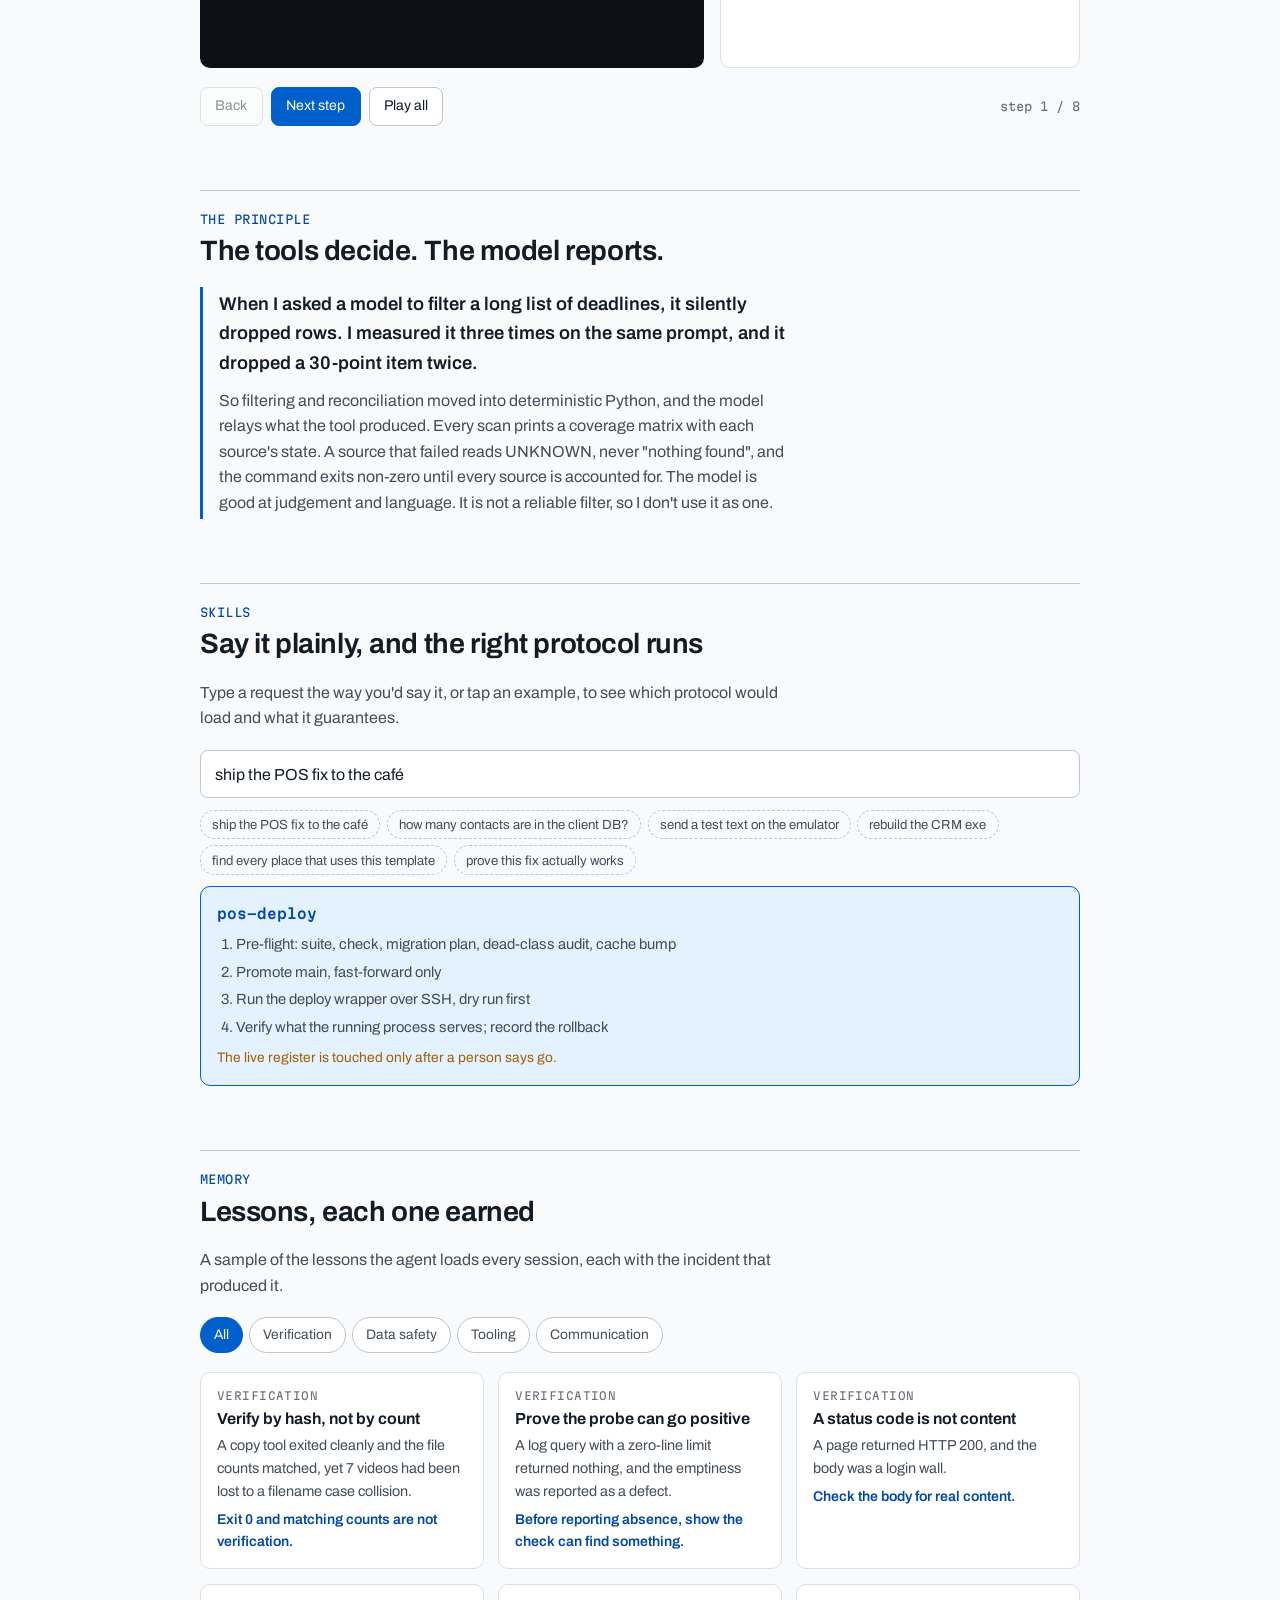
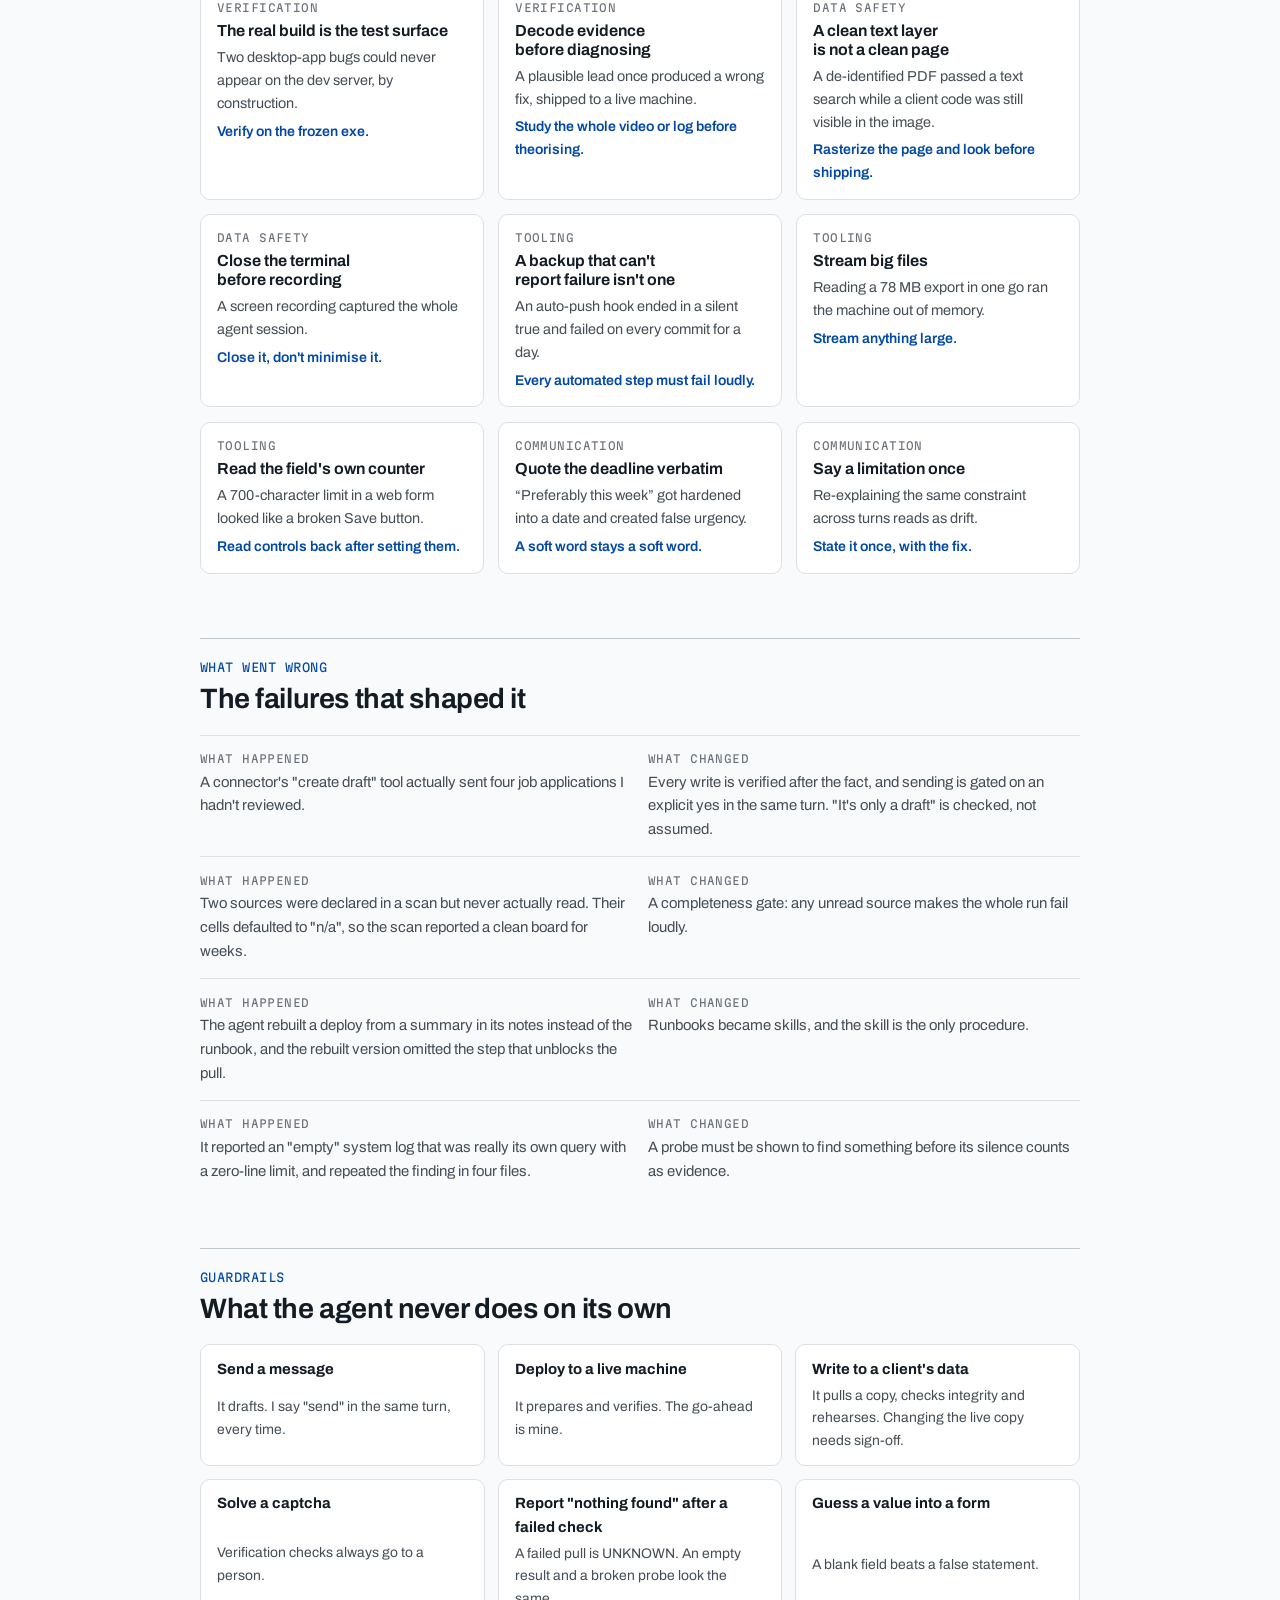
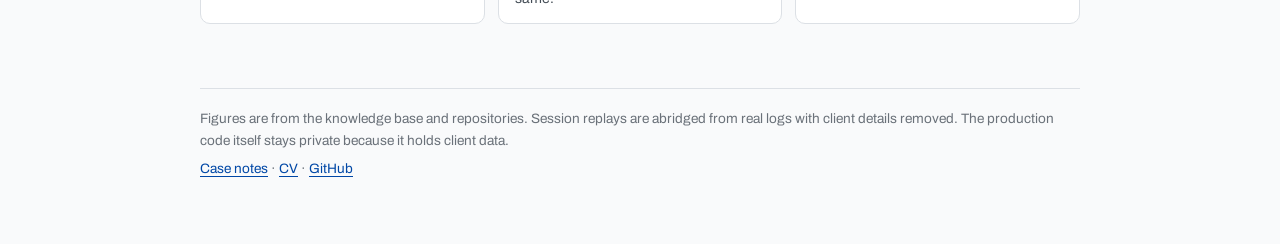
==== commit ad468846: "CV links /agents/; /agents/ drops its dates - CV header now links ralphalejandrino.github.io/agents " ====
--- a/agents/index.html
+++ b/agents/index.html
@@ -165,7 +165,7 @@
   <header class="masthead">
     <p class="byline">Ralph Alejandrino · How I work</p>
     <h1>I build with an AI agent, and I make it prove its work.</h1>
-    <p class="lede">Since June 2026 I've run my engineering through one Claude Code agent. I call it Cici. It is Claude plus everything I've built around it: written protocols it must follow, a knowledge base it reads and writes every session, an MCP server I wrote in Python, a second agent that checks the first, and a record of every mistake it has made. This page shows how it works, with real sessions replayed and nothing confidential in them.</p>
+    <p class="lede">I run my engineering through one Claude Code agent. I call it Cici. It is Claude plus everything I've built around it: written protocols it must follow, a knowledge base it reads and writes every session, an MCP server I wrote in Python, a second agent that checks the first, and a record of every mistake it has made. This page shows how it works, with real sessions replayed and nothing confidential in them.</p>
     <p class="contact">
       <span>Baguio, Philippines · UTC+8</span>
       <a href="/">Case notes</a>
@@ -251,7 +251,7 @@
   </section>
 
   <footer>
-    <p>Figures are from the knowledge base and repositories on 1 October 2026. Session replays are abridged from real logs with client details removed. The production code itself stays private because it holds client data.</p>
+    <p>Figures are from the knowledge base and repositories. Session replays are abridged from real logs with client details removed. The production code itself stays private because it holds client data.</p>
     <p><a href="/">Case notes</a> · <a href="/cv/">CV</a> · <a href="https://github.com/ralphalejandrino">GitHub</a></p>
   </footer>
 </div>
@@ -263,7 +263,7 @@
   function $(id) { return document.getElementById(id); }
 
   var STATS = [
-    ["1,645", "commits to the knowledge base since 28 June"],
+    ["1,645", "commits to the knowledge base"],
     ["55", "engineering sessions logged in full"],
     ["92", "lessons in memory"],
     ["30", "skills (written protocols)"],
